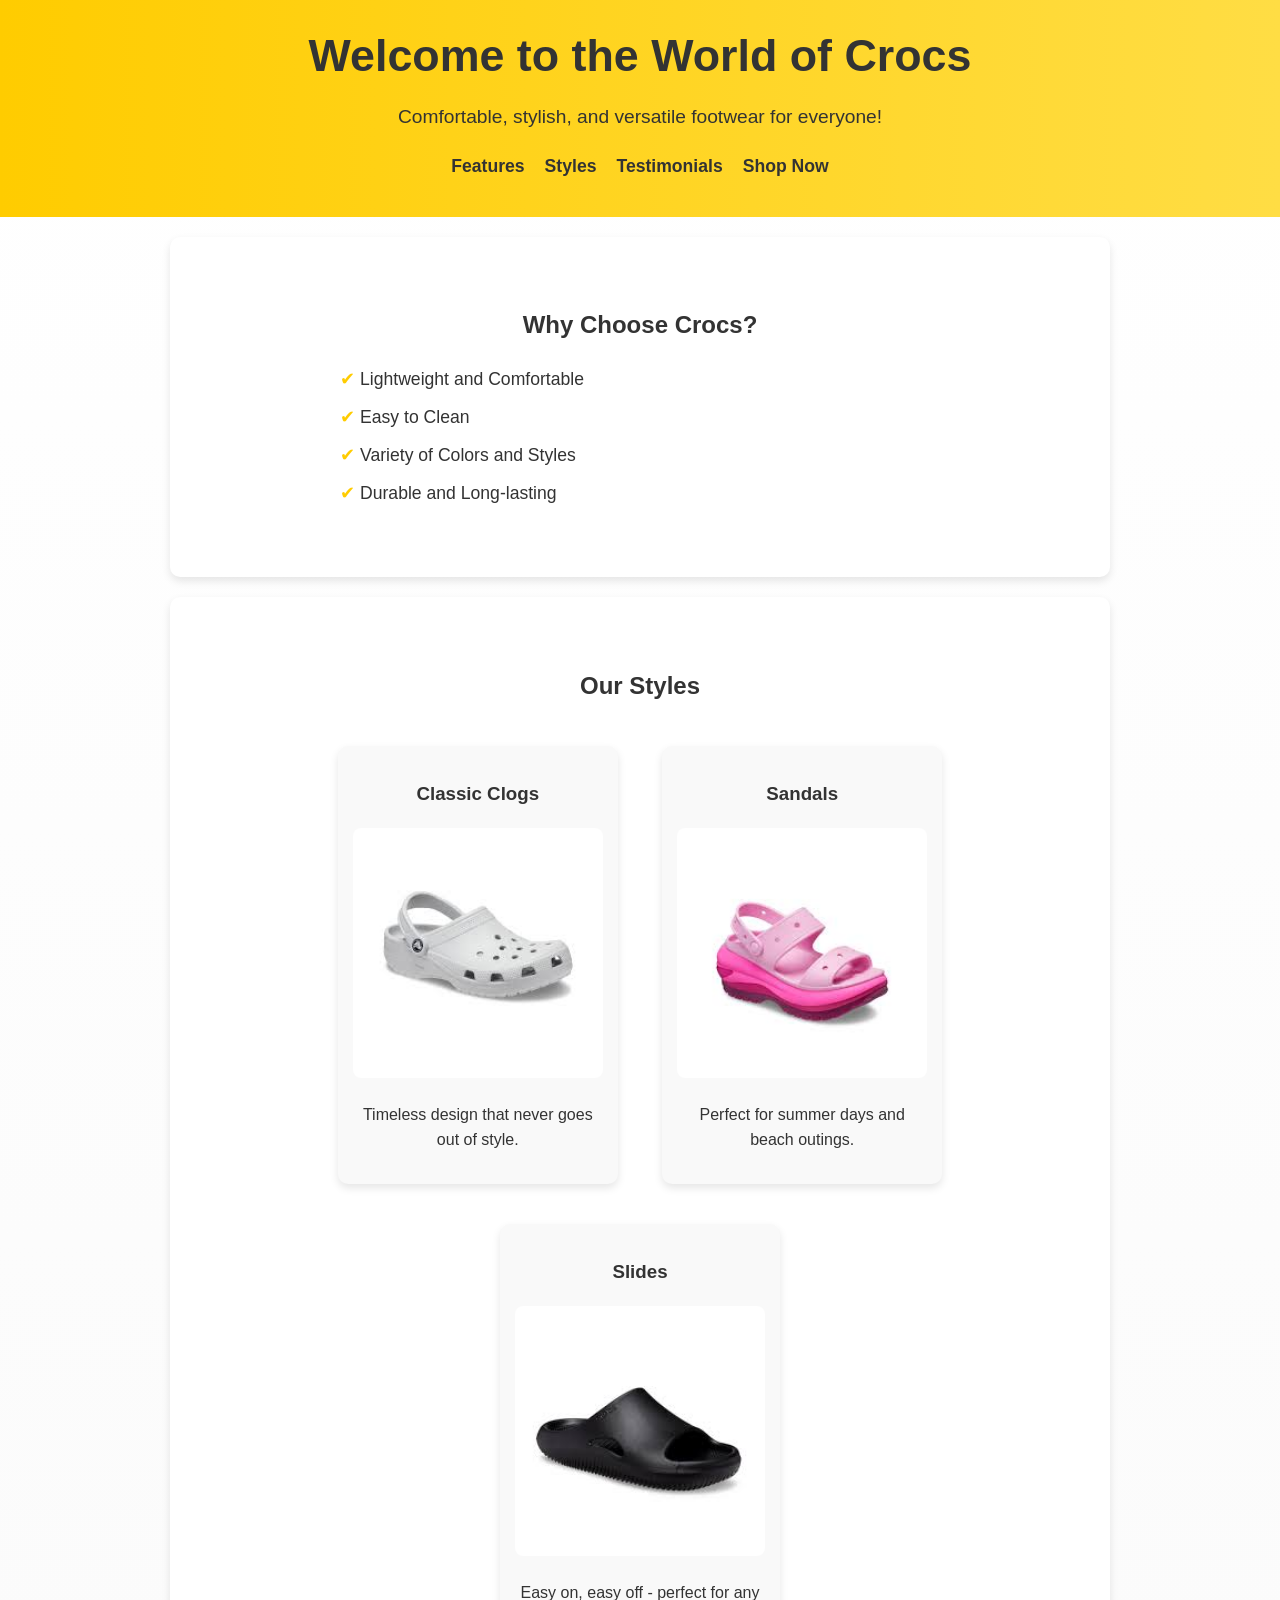
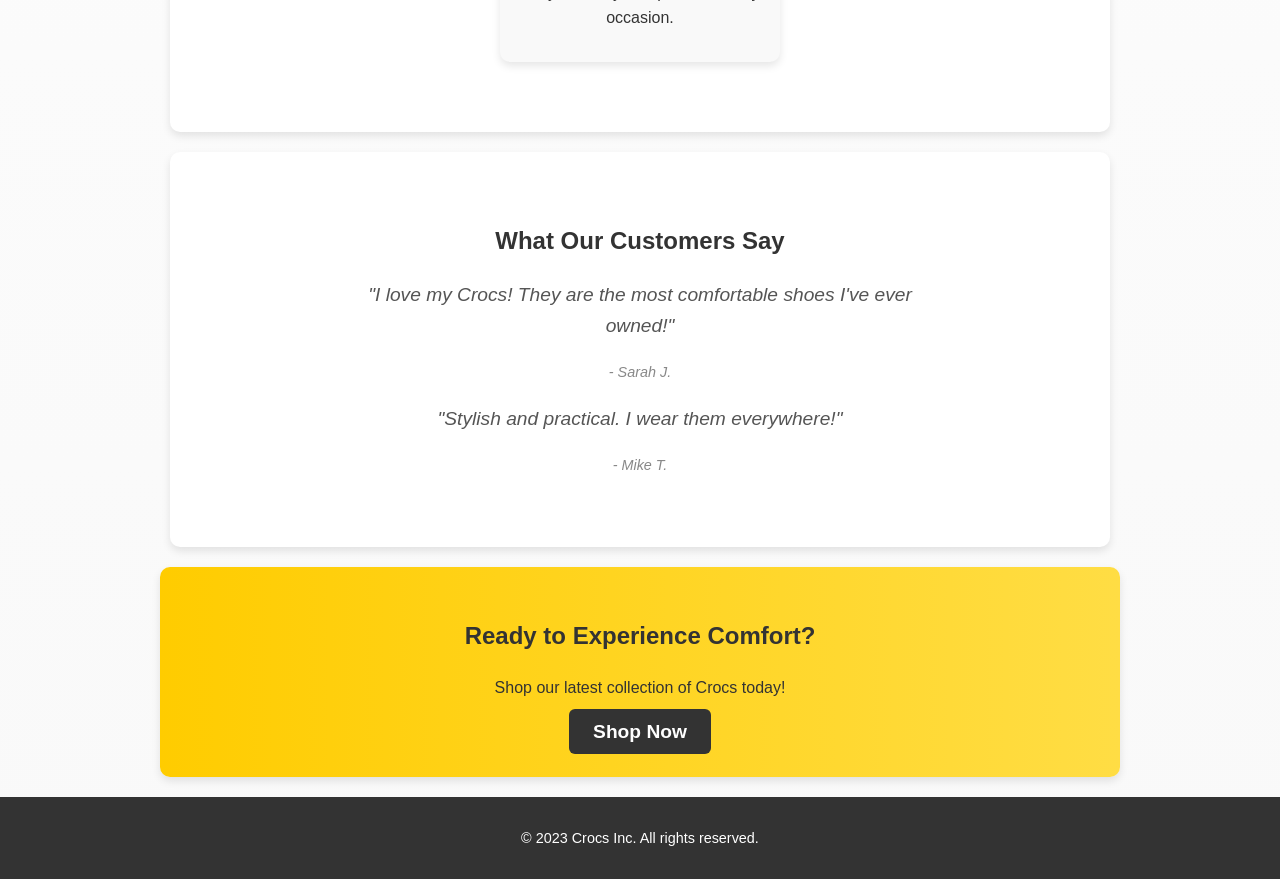
==== Dc Files/index.html @ 5c888839 "Add files via upload" ====
<!DOCTYPE html>
<html lang="en">
<head>
    <meta charset="UTF-8">
    <meta name="viewport" content="width=device-width, initial-scale=1.0">
    <title>Crocs Landing Page</title>
    <link rel="stylesheet" href="style.css">
    <script src="script.js" defer></script>
</head>
<body>
    <header>
        <h1>Welcome to the World of Crocs</h1>
        <p>Comfortable, stylish, and versatile footwear for everyone!</p>
        <nav>
            <ul>
                <li><a href="#features">Features</a></li>
                <li><a href="#styles">Styles</a></li>
                <li><a href="#testimonials">Testimonials</a></li>
                <li><a href="#cta">Shop Now</a></li>
            </ul>
        </nav>
    </header>

    <section id="features">
        <h2>Why Choose Crocs?</h2>
        <ul>
            <li>Lightweight and Comfortable</li>
            <li>Easy to Clean</li>
            <li>Variety of Colors and Styles</li>
            <li>Durable and Long-lasting</li>
        </ul>
    </section>

    <section id="styles">
        <h2>Our Styles</h2>
        <div class="product">
            <h3>Classic Clogs</h3>
            <img src="img/Crocks Classic.jpg" alt="Classic Crocs Clogs">
            <p>Timeless design that never goes out of style.</p>
        </div>
        <div class="product">
            <h3>Sandals</h3>
            <img src="img/sandals.jpg" alt="Crocs Sandals">
            <p>Perfect for summer days and beach outings.</p>
        </div>
        <div class="product">
            <h3>Slides</h3>
            <img src="img/slides.jpg" alt="Crocs Slides">
            <p>Easy on, easy off - perfect for any occasion.</p>
        </div>
    </section>

    <section id="testimonials">
        <h2>What Our Customers Say</h2>
        <blockquote>
            <p>"I love my Crocs! They are the most comfortable shoes I've ever owned!"</p>
            <cite>- Sarah J.</cite>
        </blockquote>
        <blockquote>
            <p>"Stylish and practical. I wear them everywhere!"</p>
            <cite>- Mike T.</cite>
        </blockquote>
    </section>

    <section id="cta">
        <h2>Ready to Experience Comfort?</h2>
        <p>Shop our latest collection of Crocs today!</p>
        <a href="shop.html" class="shop-now">Shop Now</a>
    </section>

    <footer>
        <p>&copy; 2023 Crocs Inc. All rights reserved.</p>
    </footer>
</body>
</html>
---- Dc Files/style.css ----
body {
    font-family: 'Arial', sans-serif;
    line-height: 1.6;
    margin: 0;
    padding: 0;
    background: linear-gradient(180deg, #fff, #f9f9f9);
    color: #333;
}

header {
    text-align: center;
    background: linear-gradient(90deg, #ffcc00, #ffdd44);
    color: #333;
    padding: 20px 10px;
    box-shadow: 0 4px 6px rgba(0, 0, 0, 0.1);
}

header h1 {
    font-size: 2.8em;
    margin: 0;
}

header p {
    font-size: 1.2em;
    margin: 10px 0 20px;
}

nav ul {
    list-style: none;
    padding: 0;
    display: flex;
    justify-content: center;
    gap: 20px;
}

nav ul li a {
    text-decoration: none;
    color: #333;
    font-weight: bold;
    font-size: 1.1em;
    transition: color 0.3s;
}

nav ul li a:hover {
    color: #000;
}

section {
    padding: 50px 20px;
    text-align: center;
    margin: 20px auto;
    border-radius: 10px;
    max-width: 900px;
    background: #fff;
    box-shadow: 0 4px 8px rgba(0, 0, 0, 0.1);
}

#features ul {
    list-style: none;
    padding: 0;
    text-align: left;
    max-width: 600px;
    margin: 20px auto;
}

#features ul li {
    margin: 10px 0;
    font-size: 1.1em;
    padding-left: 20px;
    position: relative;
}

#features ul li::before {
    content: '✔';
    position: absolute;
    left: 0;
    color: #ffcc00;
}

.product {
    display: inline-block;
    width: 250px;
    margin: 20px;
    border-radius: 10px;
    background: #f9f9f9;
    padding: 15px;
    box-shadow: 0 4px 8px rgba(0, 0, 0, 0.1);
    transition: transform 0.3s;
}

.product:hover {
    transform: scale(1.05);
}

.product img {
    width: 100%;
    border-radius: 8px;
}

blockquote {
    font-style: italic;
    color: #555;
    margin: 20px auto;
    max-width: 600px;
}

blockquote p {
    font-size: 1.2em;
}

blockquote cite {
    display: block;
    margin-top: 10px;
    font-size: 0.9em;
    color: #888;
}

#cta {
    background: linear-gradient(90deg, #ffcc00, #ffdd44);
    padding: 30px;
    border-radius: 10px;
}

#cta a.shop-now {
    text-decoration: none;
    background: #333;
    color: #fff;
    padding: 12px 24px;
    border-radius: 6px;
    font-size: 1.2em;
    font-weight: bold;
    transition: background 0.3s;
}

#cta a.shop-now:hover {
    background: #555;
}

footer {
    text-align: center;
    background: #333;
    color: #fff;
    padding: 15px 0;
    font-size: 0.9em;
}
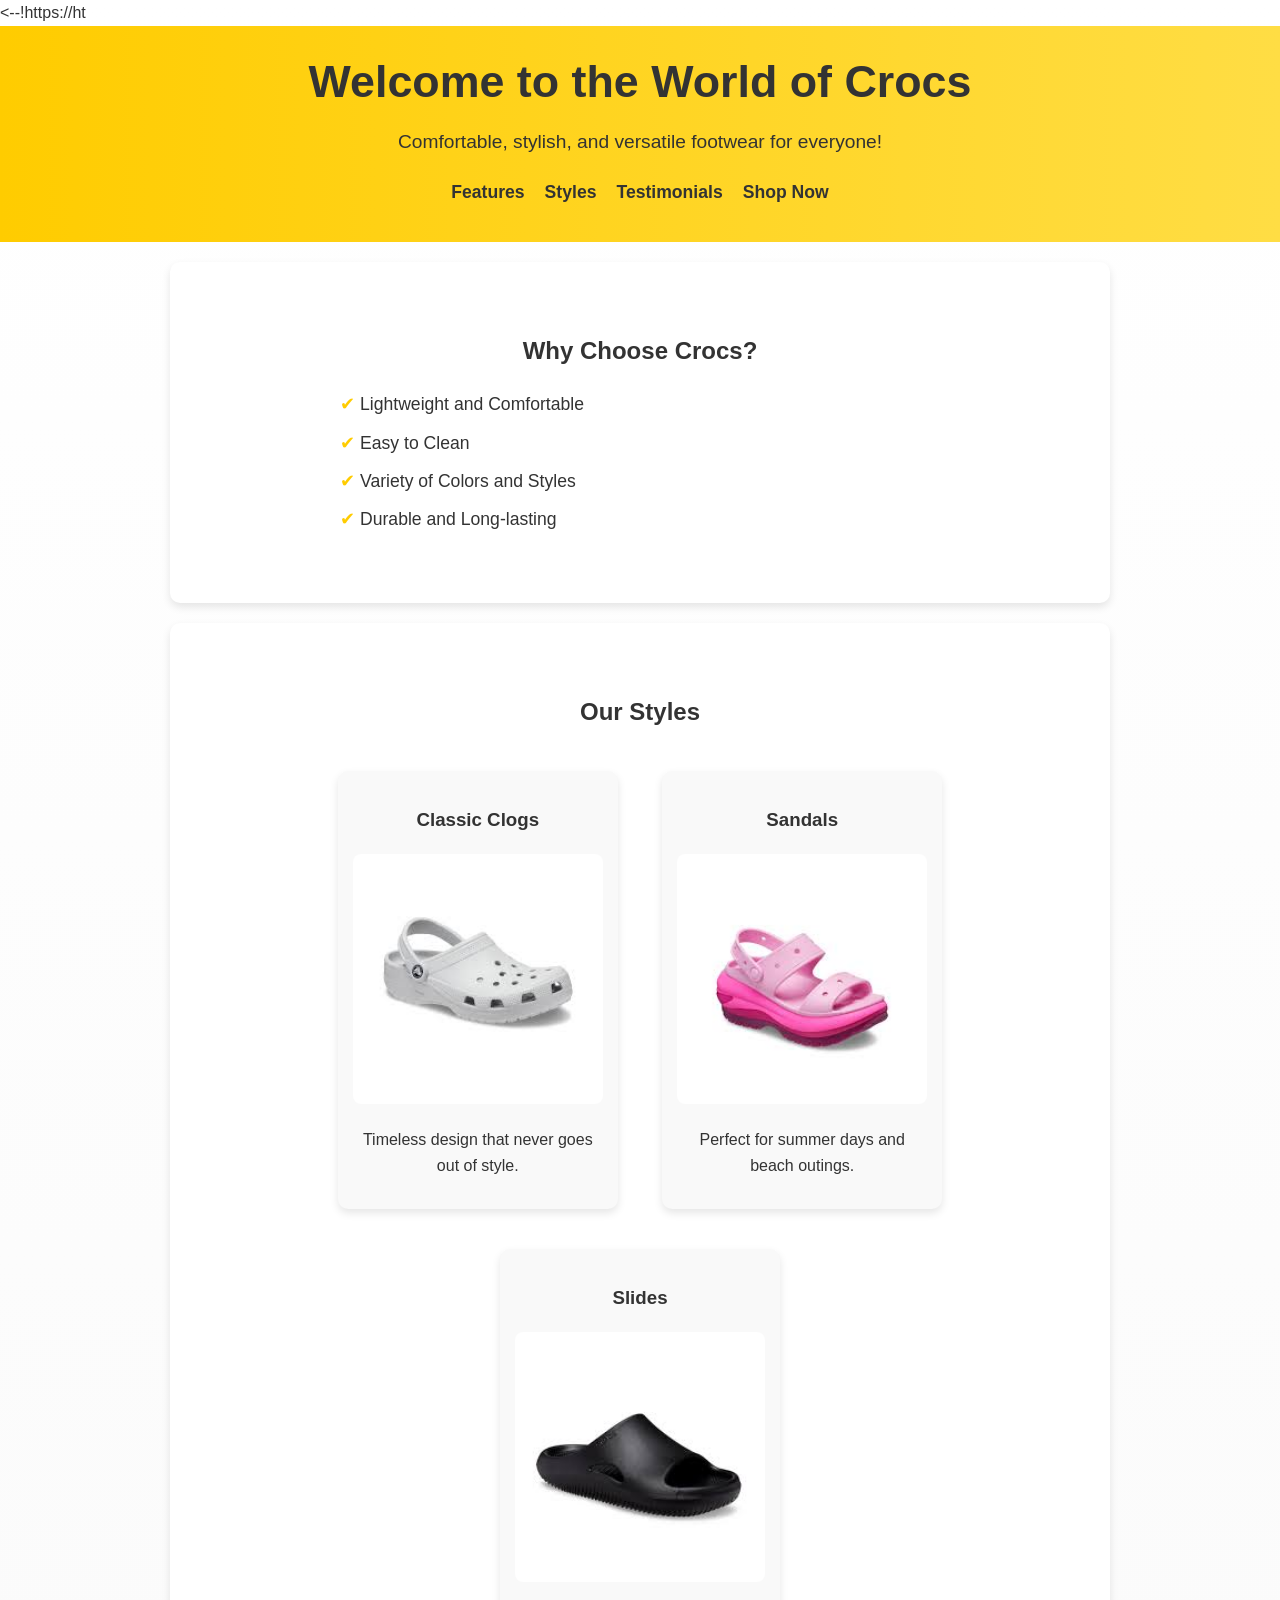
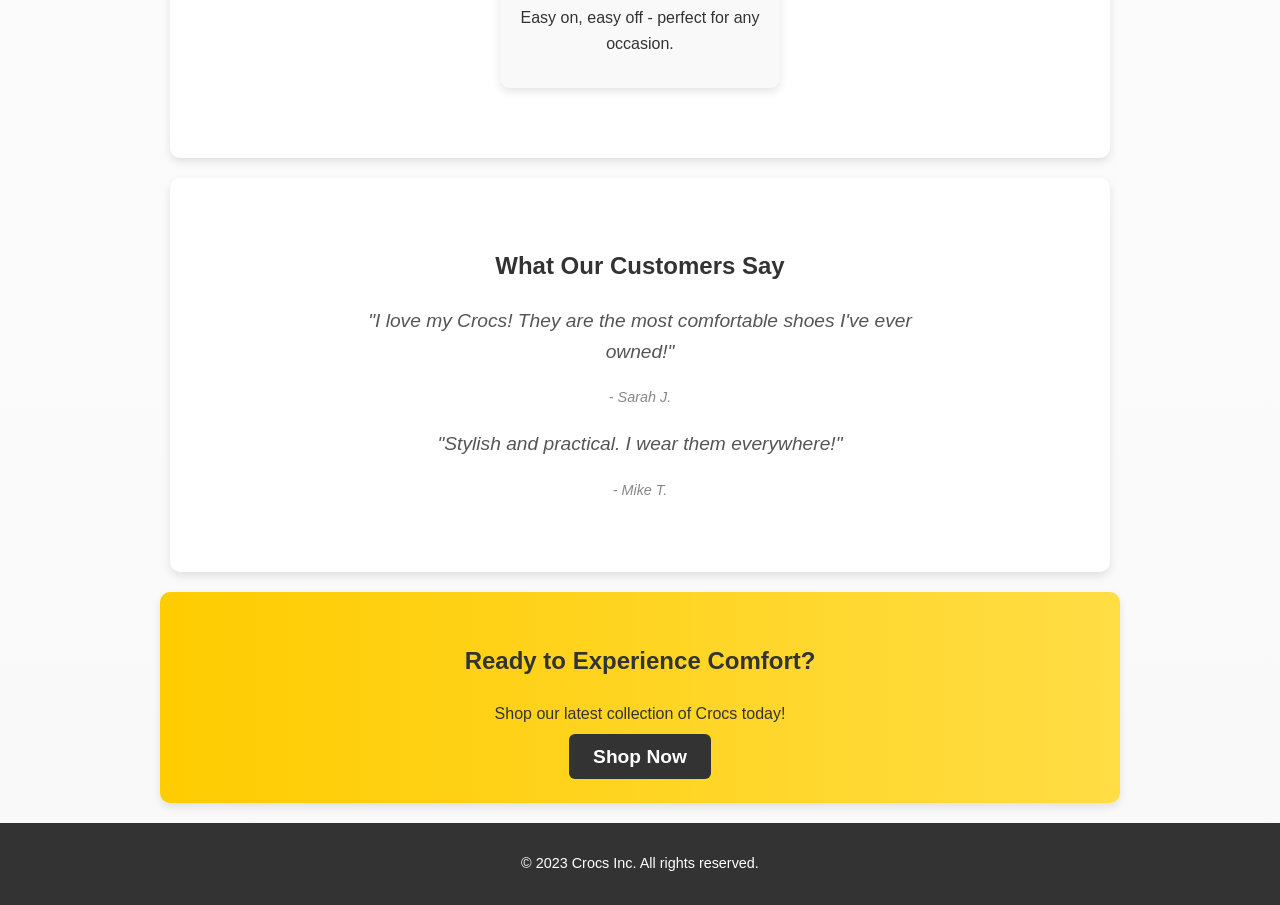
==== commit 36c0e3cd: "Update index.html" ====
--- a/Dc Files/index.html
+++ b/Dc Files/index.html
@@ -7,6 +7,8 @@
     <link rel="stylesheet" href="style.css">
     <script src="script.js" defer></script>
 </head>
+<--!https://ht
+    
 <body>
     <header>
         <h1>Welcome to the World of Crocs</h1>
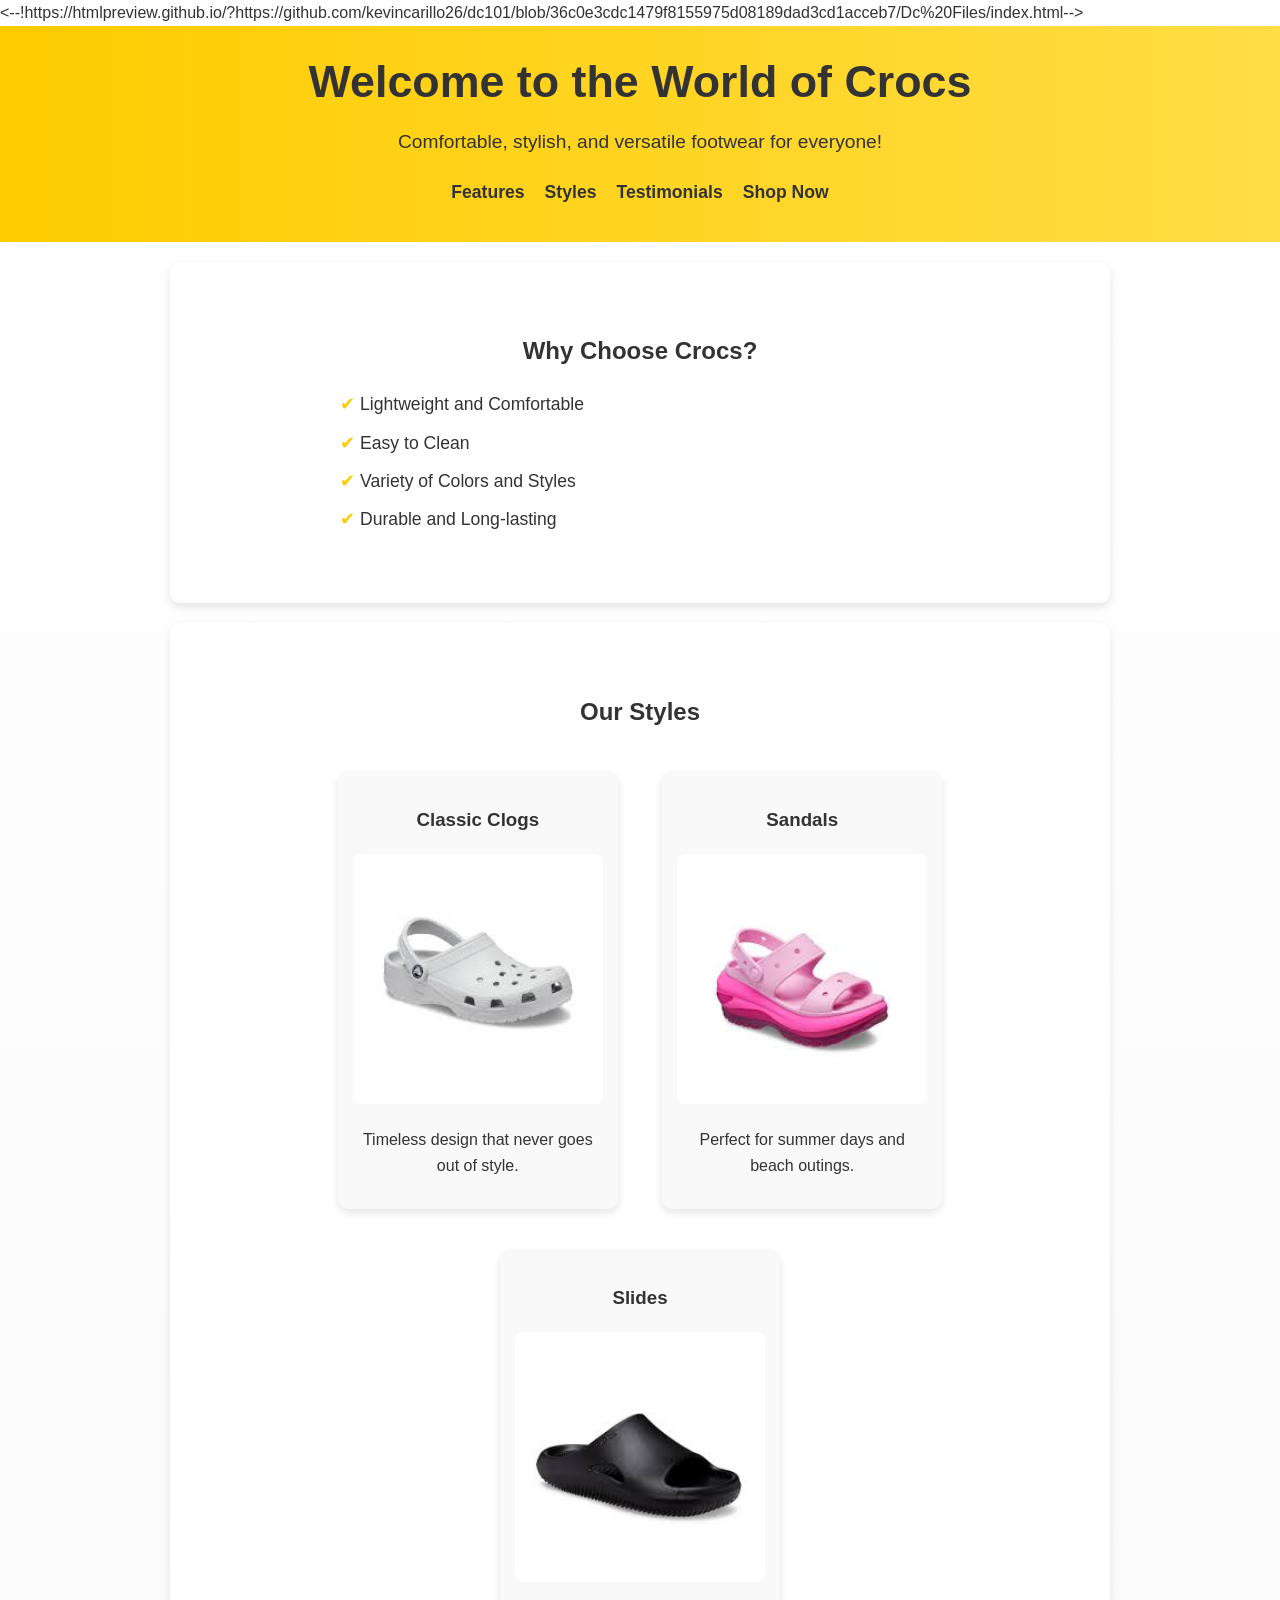
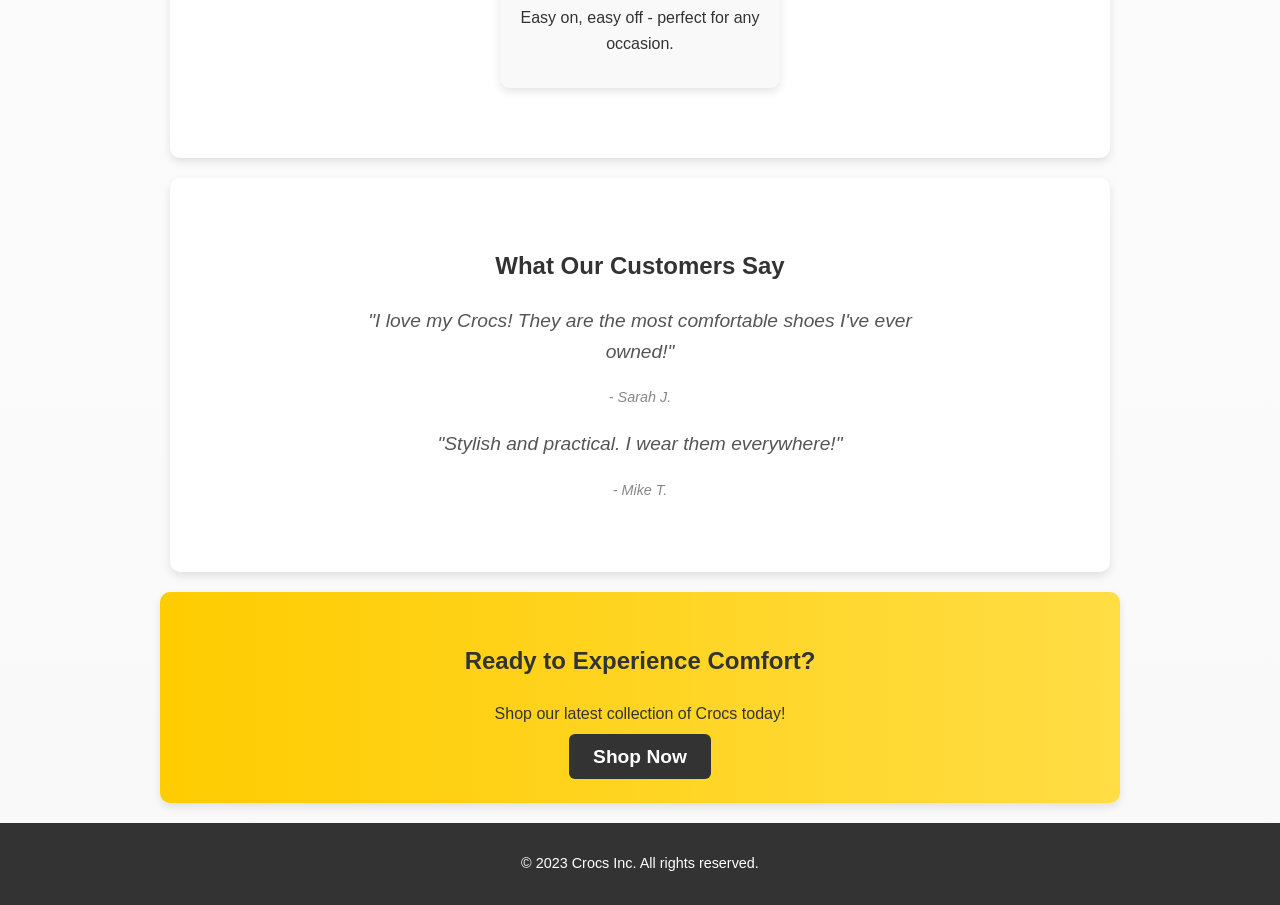
==== commit 25f6388e: "Update index.html" ====
--- a/Dc Files/index.html
+++ b/Dc Files/index.html
@@ -7,7 +7,7 @@
     <link rel="stylesheet" href="style.css">
     <script src="script.js" defer></script>
 </head>
-<--!https://ht
+<--!https://htmlpreview.github.io/?https://github.com/kevincarillo26/dc101/blob/36c0e3cdc1479f8155975d08189dad3cd1acceb7/Dc%20Files/index.html-->
     
 <body>
     <header>
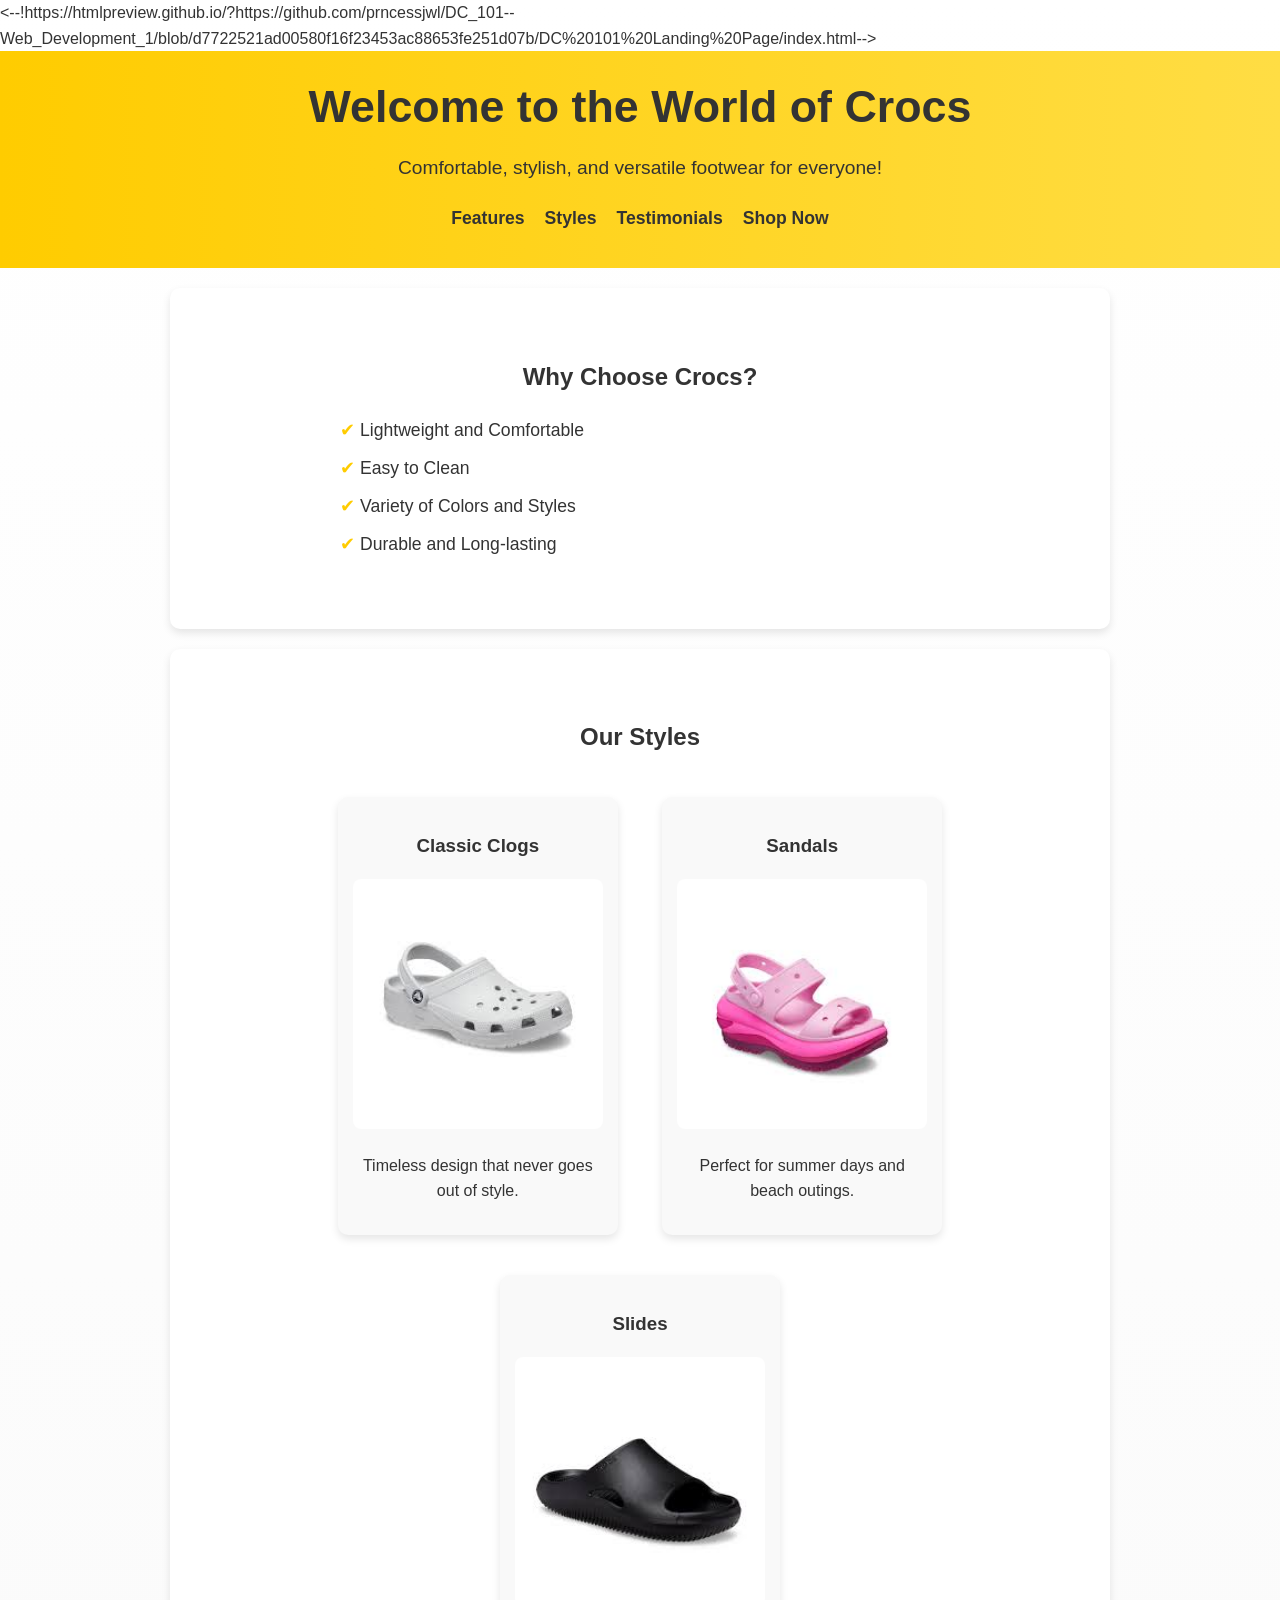
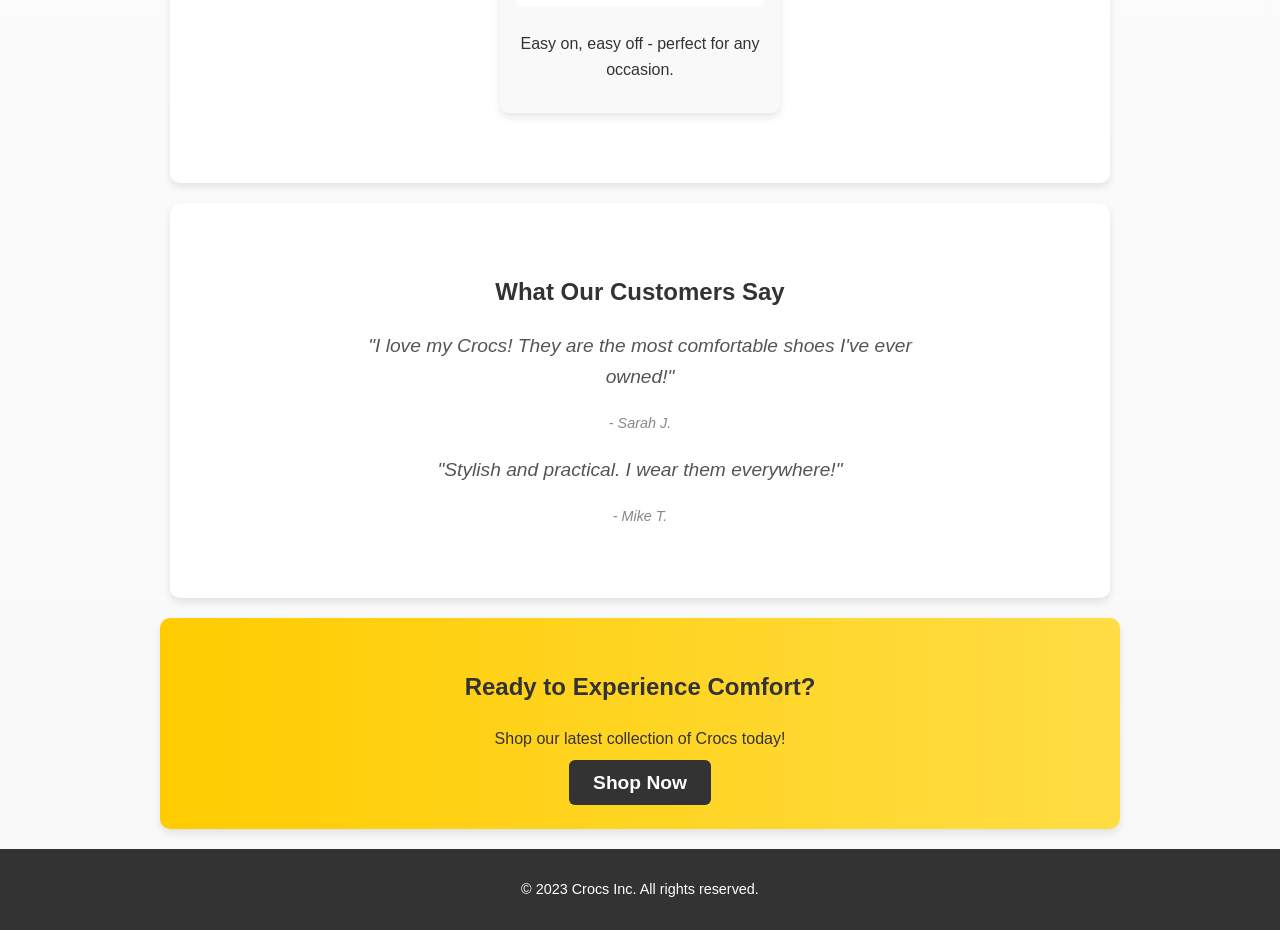
==== commit 9c824944: "Update index.html" ====
--- a/Dc Files/index.html
+++ b/Dc Files/index.html
@@ -7,7 +7,7 @@
     <link rel="stylesheet" href="style.css">
     <script src="script.js" defer></script>
 </head>
-<--!https://htmlpreview.github.io/?https://github.com/kevincarillo26/dc101/blob/36c0e3cdc1479f8155975d08189dad3cd1acceb7/Dc%20Files/index.html-->
+<--!https://htmlpreview.github.io/?https://github.com/prncessjwl/DC_101--Web_Development_1/blob/d7722521ad00580f16f23453ac88653fe251d07b/DC%20101%20Landing%20Page/index.html-->
     
 <body>
     <header>
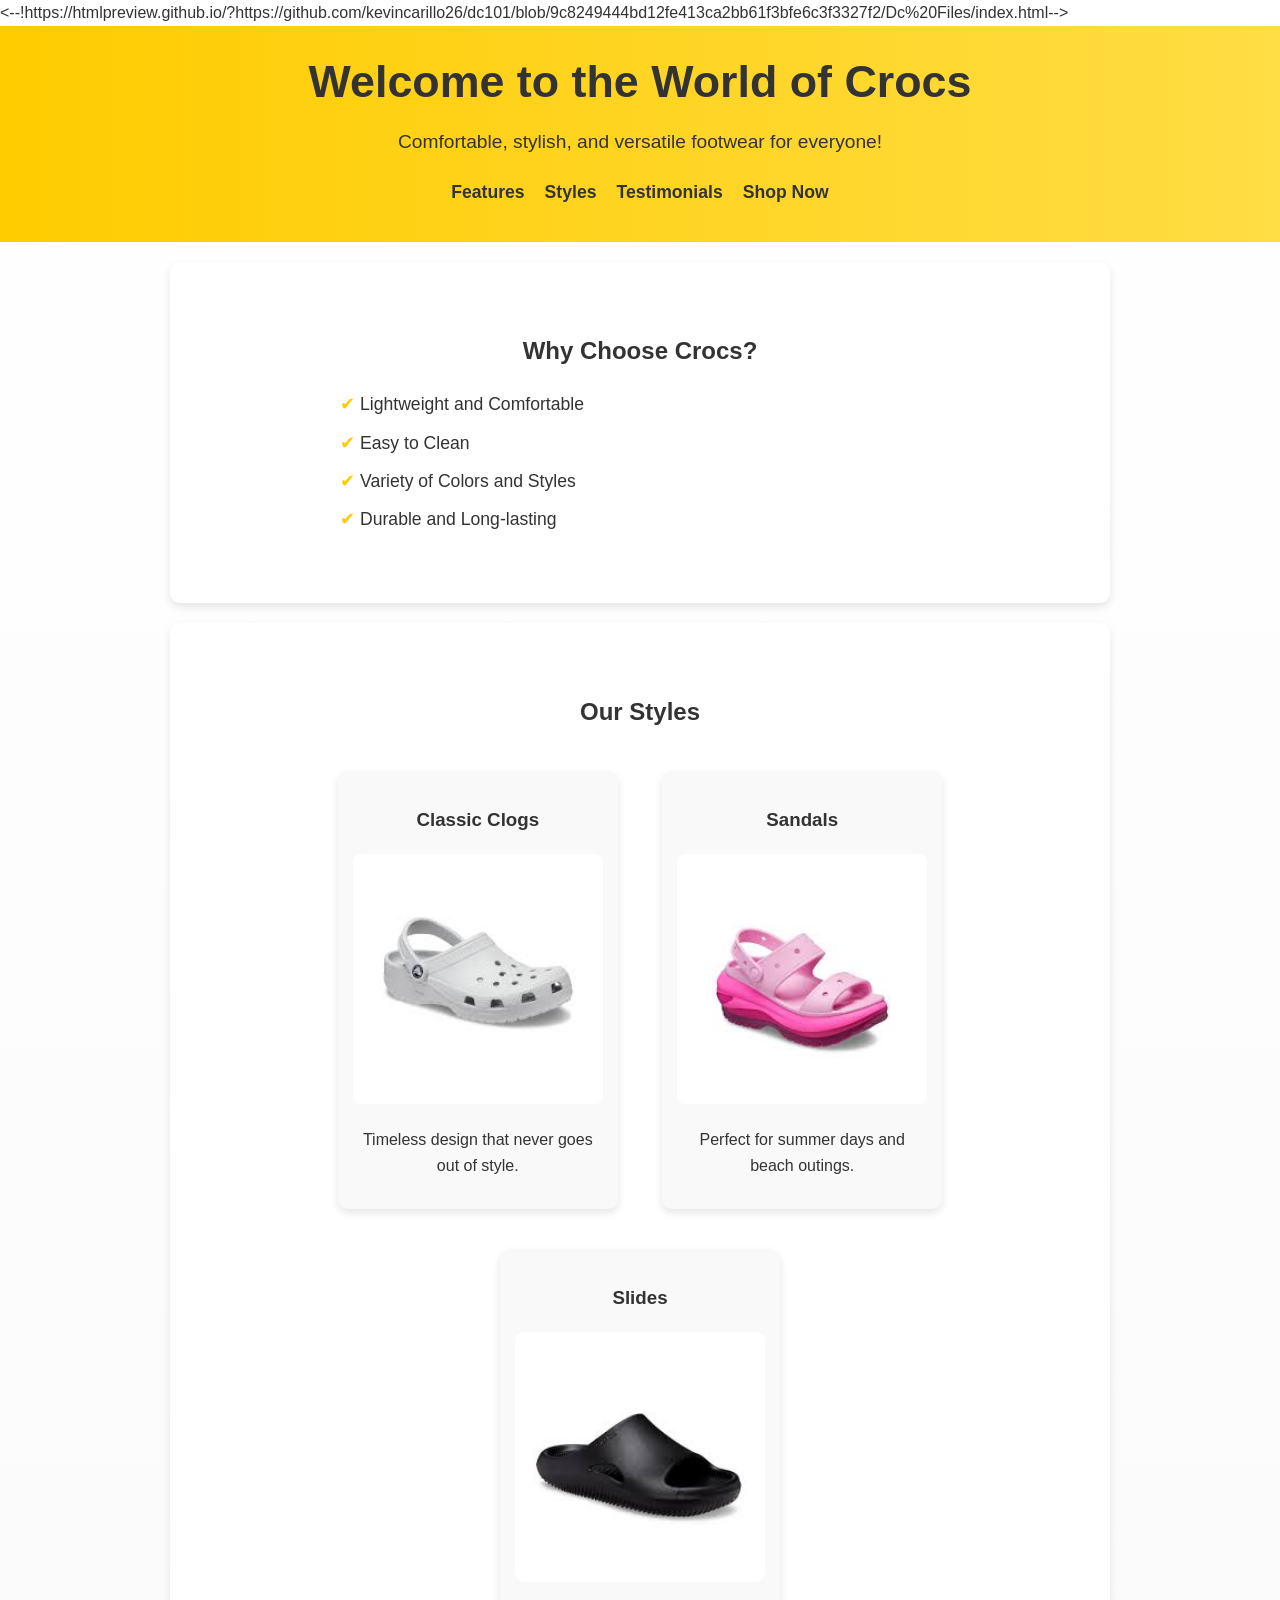
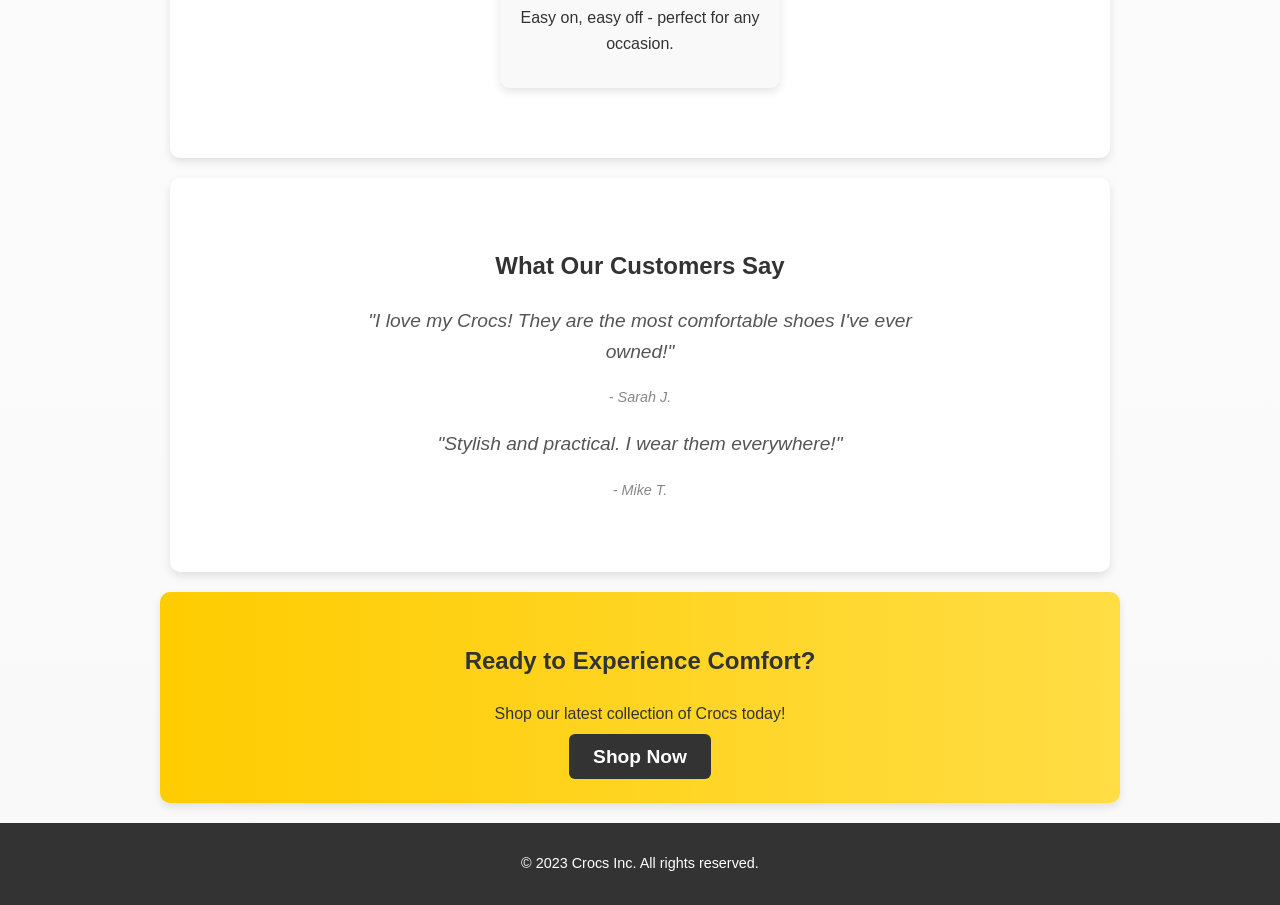
==== commit a0ac517b: "Update index.html" ====
--- a/Dc Files/index.html
+++ b/Dc Files/index.html
@@ -7,7 +7,7 @@
     <link rel="stylesheet" href="style.css">
     <script src="script.js" defer></script>
 </head>
-<--!https://htmlpreview.github.io/?https://github.com/prncessjwl/DC_101--Web_Development_1/blob/d7722521ad00580f16f23453ac88653fe251d07b/DC%20101%20Landing%20Page/index.html-->
+<--!https://htmlpreview.github.io/?https://github.com/kevincarillo26/dc101/blob/9c8249444bd12fe413ca2bb61f3bfe6c3f3327f2/Dc%20Files/index.html-->
     
 <body>
     <header>
